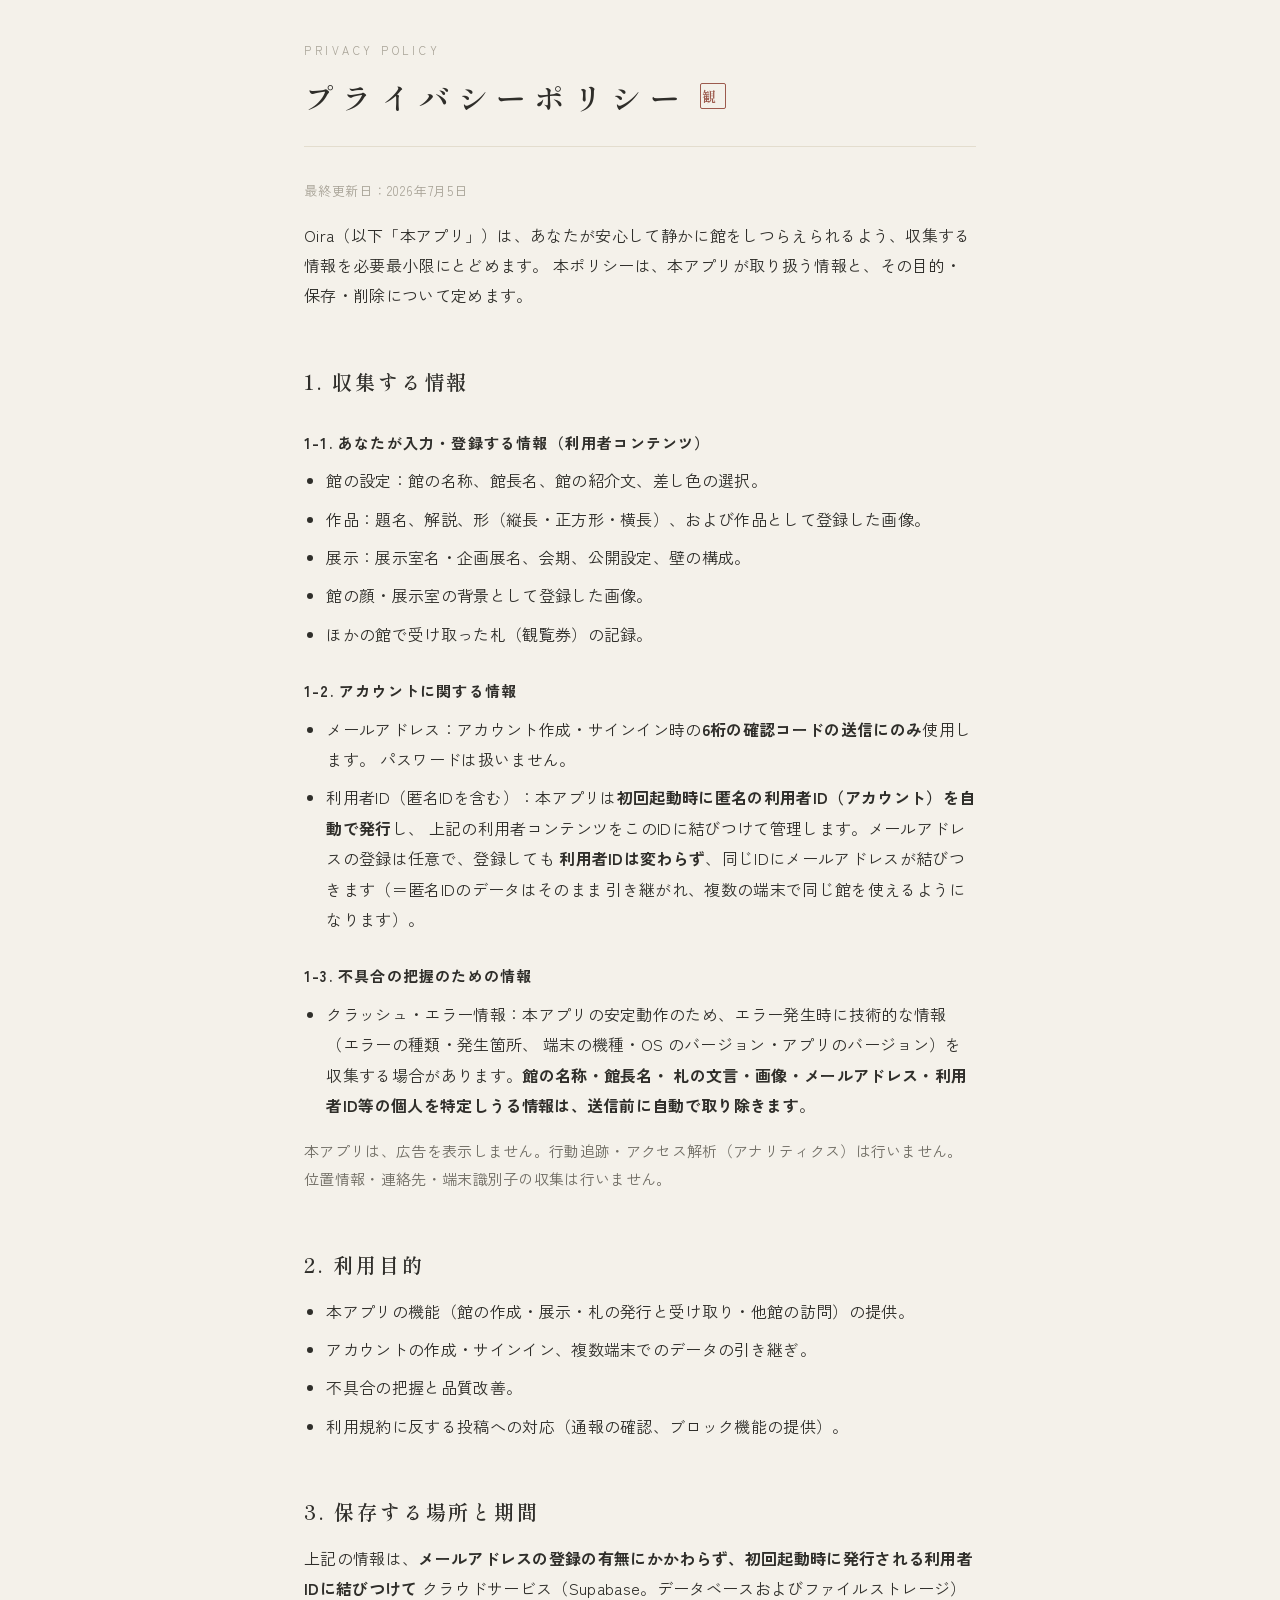
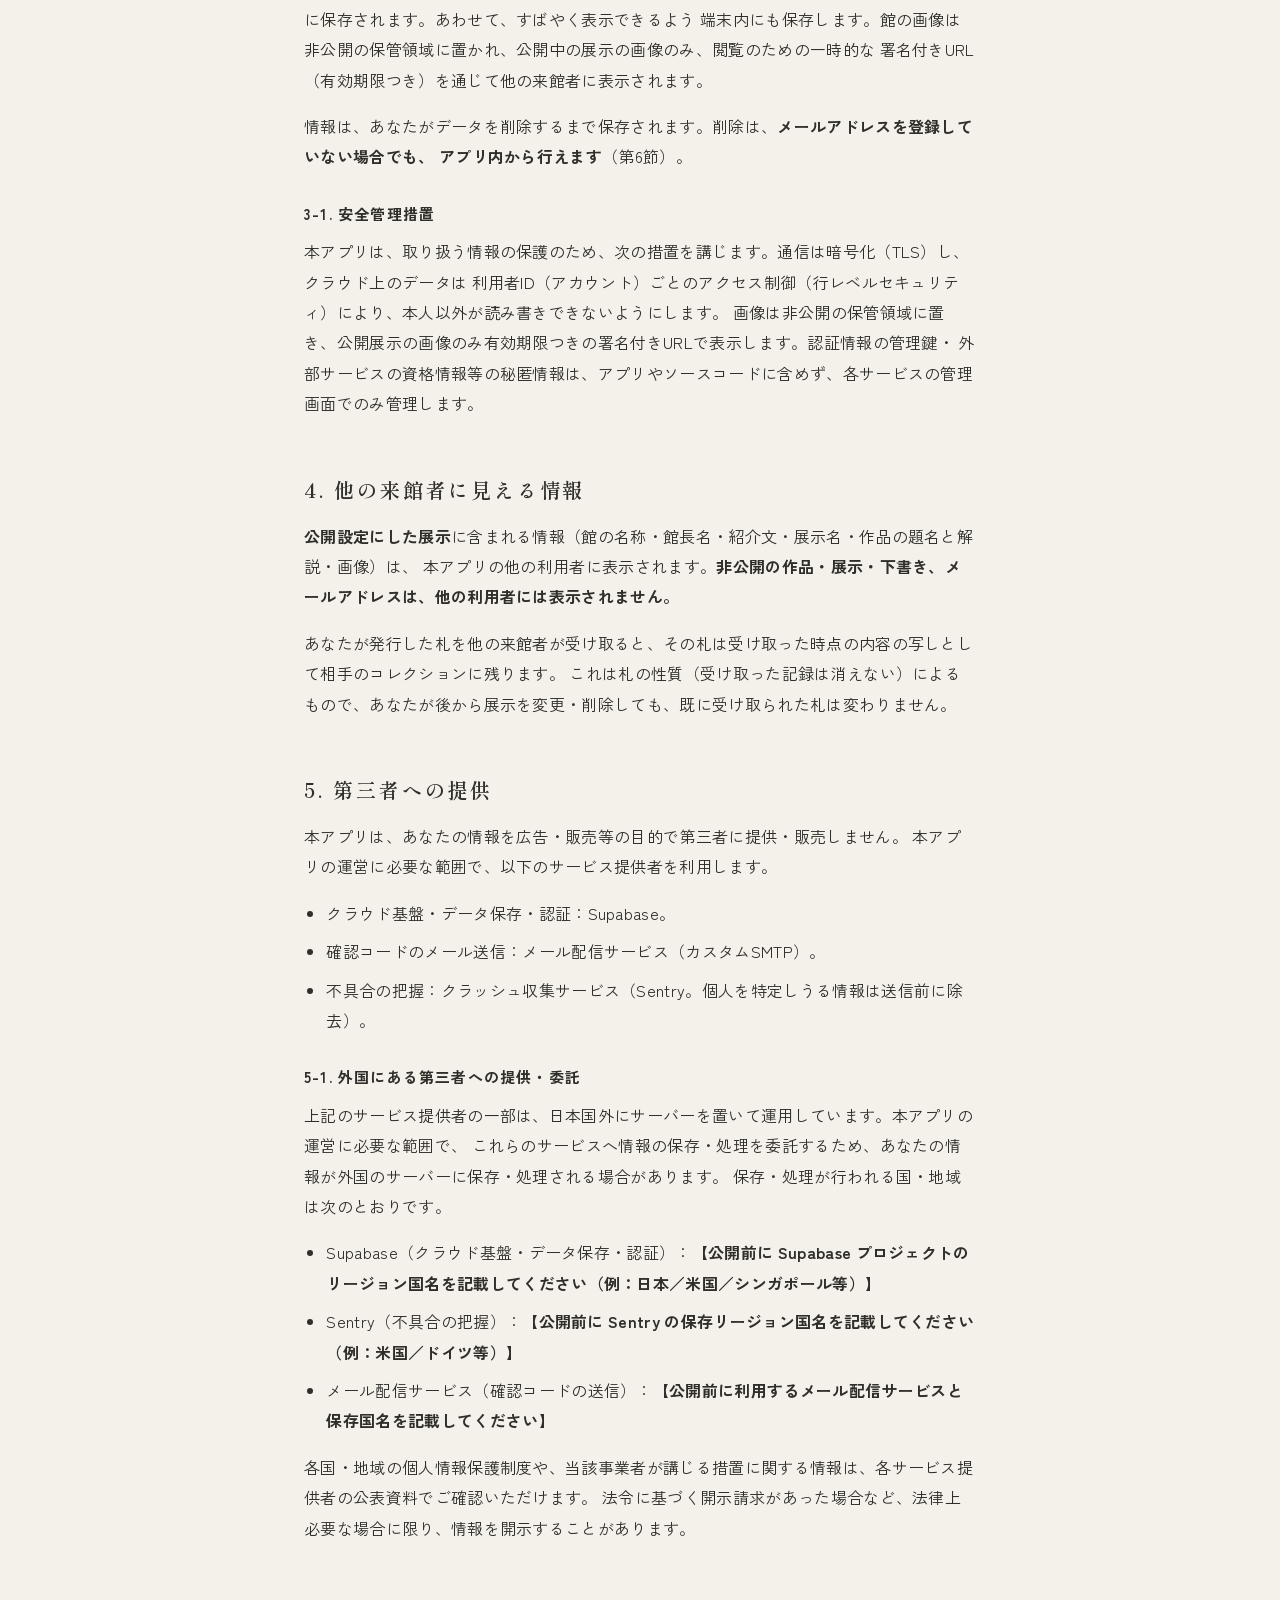
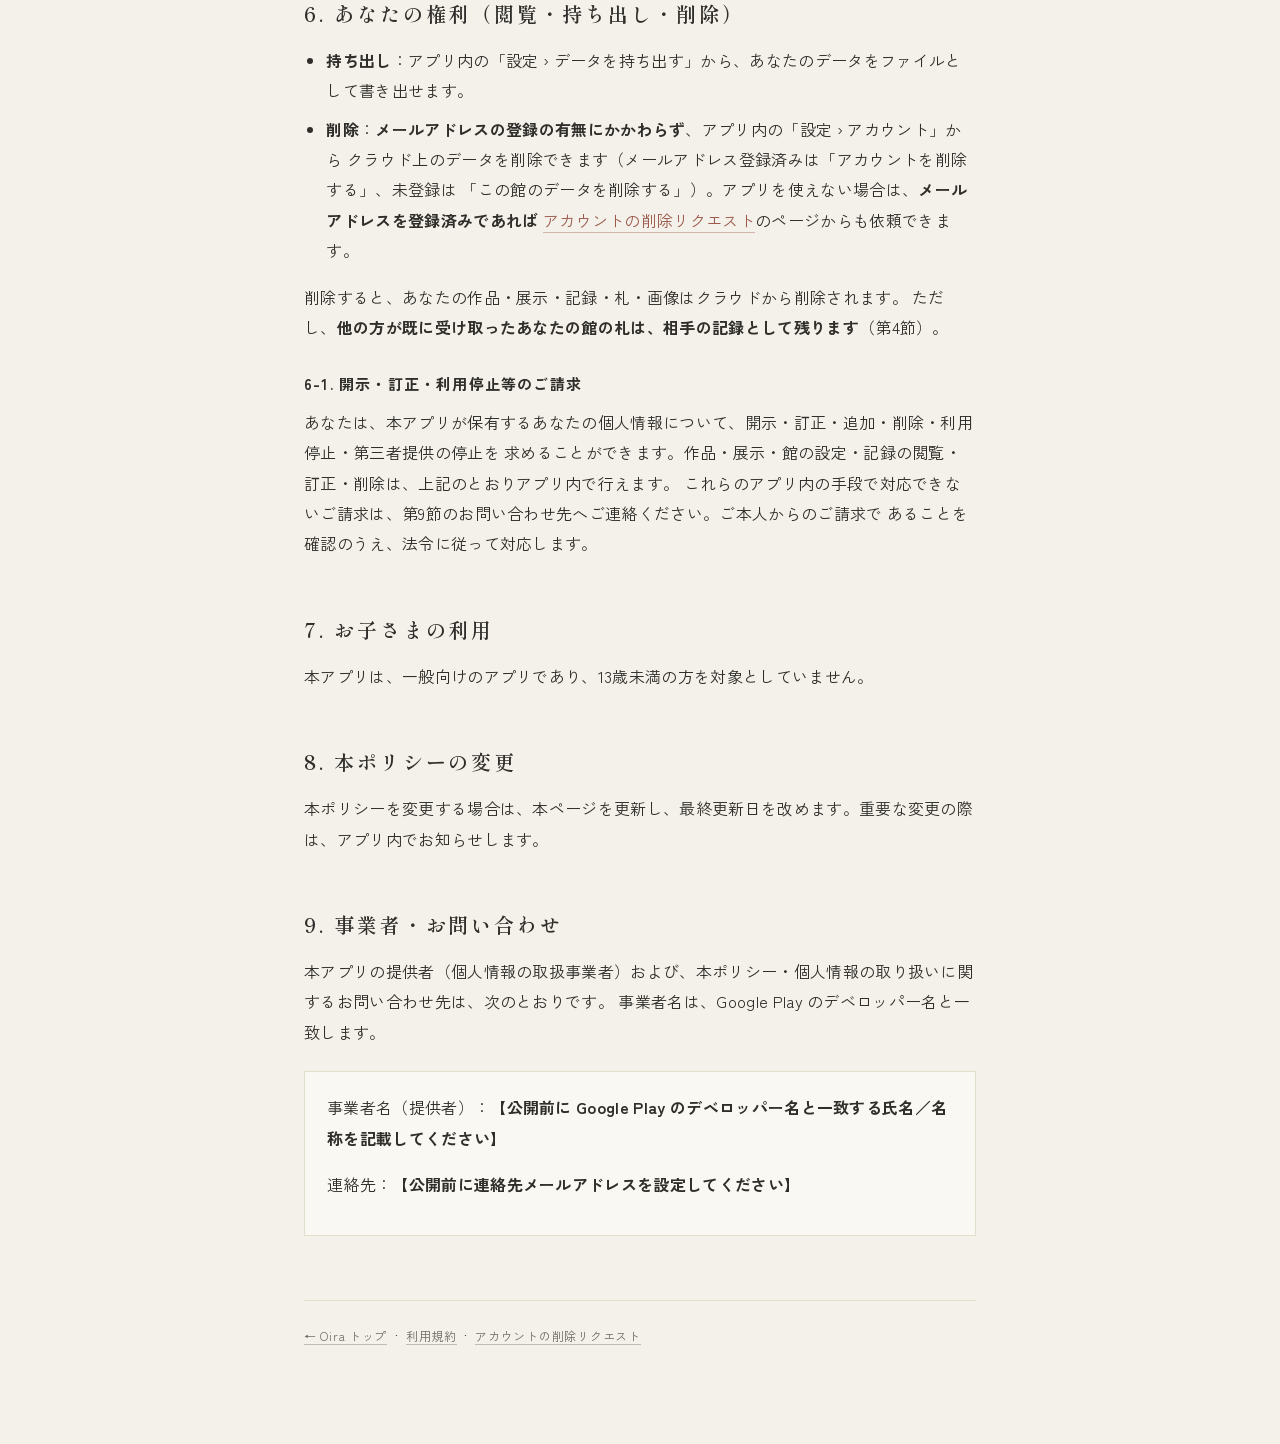
==== privacy.html @ 8b3f0af2 "公開Web 初版（プライバシーポリシー・利用規約・削除リクエスト・共有リンク受け皿・assetlinks） Co-Authored-By: Claude Fable 5 <noreply@anthro" ====
<!doctype html>
<html lang="ja">
  <head>
    <meta charset="utf-8" />
    <meta name="viewport" content="width=device-width, initial-scale=1" />
    <title>プライバシーポリシー｜Oira</title>
    <meta name="description" content="Oira プライバシーポリシー — 収集する情報、利用目的、保存、削除、第三者提供について。" />
    <link rel="preconnect" href="https://fonts.googleapis.com" />
    <link rel="preconnect" href="https://fonts.gstatic.com" crossorigin />
    <link href="https://fonts.googleapis.com/css2?family=Shippori+Mincho:wght@500;600&family=Zen+Kaku+Gothic+New:wght@400;500&display=swap" rel="stylesheet" />
    <link rel="stylesheet" href="/style.css" />
  </head>
  <body>
    <main class="wrap">
      <header class="masthead">
        <p class="kicker">PRIVACY POLICY</p>
        <h1>プライバシーポリシー<span class="seal">観</span></h1>
      </header>

      <p class="meta">最終更新日：2026年7月5日</p>

      <p>
        Oira（以下「本アプリ」）は、あなたが安心して静かに館をしつらえられるよう、収集する情報を必要最小限にとどめます。
        本ポリシーは、本アプリが取り扱う情報と、その目的・保存・削除について定めます。
      </p>

      <h2>1. 収集する情報</h2>

      <h3>1-1. あなたが入力・登録する情報（利用者コンテンツ）</h3>
      <ul>
        <li>館の設定：館の名称、館長名、館の紹介文、差し色の選択。</li>
        <li>作品：題名、解説、形（縦長・正方形・横長）、および作品として登録した画像。</li>
        <li>展示：展示室名・企画展名、会期、公開設定、壁の構成。</li>
        <li>館の顔・展示室の背景として登録した画像。</li>
        <li>ほかの館で受け取った札（観覧券）の記録。</li>
      </ul>

      <h3>1-2. アカウントに関する情報</h3>
      <ul>
        <li>
          メールアドレス：アカウント作成・サインイン時の<strong>6桁の確認コードの送信にのみ</strong>使用します。
          パスワードは扱いません。
        </li>
        <li>
          利用者ID（匿名IDを含む）：本アプリは<strong>初回起動時に匿名の利用者ID（アカウント）を自動で発行</strong>し、
          上記の利用者コンテンツをこのIDに結びつけて管理します。メールアドレスの登録は任意で、登録しても
          <strong>利用者IDは変わらず</strong>、同じIDにメールアドレスが結びつきます（＝匿名IDのデータはそのまま
          引き継がれ、複数の端末で同じ館を使えるようになります）。
        </li>
      </ul>

      <h3>1-3. 不具合の把握のための情報</h3>
      <ul>
        <li>
          クラッシュ・エラー情報：本アプリの安定動作のため、エラー発生時に技術的な情報（エラーの種類・発生箇所、
          端末の機種・OS のバージョン・アプリのバージョン）を収集する場合があります。<strong>館の名称・館長名・
          札の文言・画像・メールアドレス・利用者ID等の個人を特定しうる情報は、送信前に自動で取り除きます</strong>。
        </li>
      </ul>

      <p class="lead">
        本アプリは、広告を表示しません。行動追跡・アクセス解析（アナリティクス）は行いません。
        位置情報・連絡先・端末識別子の収集は行いません。
      </p>

      <h2>2. 利用目的</h2>
      <ul>
        <li>本アプリの機能（館の作成・展示・札の発行と受け取り・他館の訪問）の提供。</li>
        <li>アカウントの作成・サインイン、複数端末でのデータの引き継ぎ。</li>
        <li>不具合の把握と品質改善。</li>
        <li>利用規約に反する投稿への対応（通報の確認、ブロック機能の提供）。</li>
      </ul>

      <h2>3. 保存する場所と期間</h2>
      <p>
        上記の情報は、<strong>メールアドレスの登録の有無にかかわらず、初回起動時に発行される利用者IDに結びつけて</strong>
        クラウドサービス（Supabase。データベースおよびファイルストレージ）に保存されます。あわせて、すばやく表示できるよう
        端末内にも保存します。館の画像は非公開の保管領域に置かれ、公開中の展示の画像のみ、閲覧のための一時的な
        署名付きURL（有効期限つき）を通じて他の来館者に表示されます。
      </p>
      <p>
        情報は、あなたがデータを削除するまで保存されます。削除は、<strong>メールアドレスを登録していない場合でも、
        アプリ内から行えます</strong>（第6節）。
      </p>
      <h3>3-1. 安全管理措置</h3>
      <p>
        本アプリは、取り扱う情報の保護のため、次の措置を講じます。通信は暗号化（TLS）し、クラウド上のデータは
        利用者ID（アカウント）ごとのアクセス制御（行レベルセキュリティ）により、本人以外が読み書きできないようにします。
        画像は非公開の保管領域に置き、公開展示の画像のみ有効期限つきの署名付きURLで表示します。認証情報の管理鍵・
        外部サービスの資格情報等の秘匿情報は、アプリやソースコードに含めず、各サービスの管理画面でのみ管理します。
      </p>

      <h2>4. 他の来館者に見える情報</h2>
      <p>
        <strong>公開設定にした展示</strong>に含まれる情報（館の名称・館長名・紹介文・展示名・作品の題名と解説・画像）は、
        本アプリの他の利用者に表示されます。<strong>非公開の作品・展示・下書き、メールアドレスは、他の利用者には表示されません。</strong>
      </p>
      <p>
        あなたが発行した札を他の来館者が受け取ると、その札は受け取った時点の内容の写しとして相手のコレクションに残ります。
        これは札の性質（受け取った記録は消えない）によるもので、あなたが後から展示を変更・削除しても、既に受け取られた札は変わりません。
      </p>

      <h2>5. 第三者への提供</h2>
      <p>
        本アプリは、あなたの情報を広告・販売等の目的で第三者に提供・販売しません。
        本アプリの運営に必要な範囲で、以下のサービス提供者を利用します。
      </p>
      <ul>
        <li>クラウド基盤・データ保存・認証：Supabase。</li>
        <li>確認コードのメール送信：メール配信サービス（カスタムSMTP）。</li>
        <li>不具合の把握：クラッシュ収集サービス（Sentry。個人を特定しうる情報は送信前に除去）。</li>
      </ul>
      <h3>5-1. 外国にある第三者への提供・委託</h3>
      <p>
        上記のサービス提供者の一部は、日本国外にサーバーを置いて運用しています。本アプリの運営に必要な範囲で、
        これらのサービスへ情報の保存・処理を委託するため、あなたの情報が外国のサーバーに保存・処理される場合があります。
        保存・処理が行われる国・地域は次のとおりです。
      </p>
      <ul>
        <li>Supabase（クラウド基盤・データ保存・認証）：<strong>【公開前に Supabase プロジェクトのリージョン国名を記載してください（例：日本／米国／シンガポール等）】</strong></li>
        <li>Sentry（不具合の把握）：<strong>【公開前に Sentry の保存リージョン国名を記載してください（例：米国／ドイツ等）】</strong></li>
        <li>メール配信サービス（確認コードの送信）：<strong>【公開前に利用するメール配信サービスと保存国名を記載してください】</strong></li>
      </ul>
      <p>
        各国・地域の個人情報保護制度や、当該事業者が講じる措置に関する情報は、各サービス提供者の公表資料でご確認いただけます。
        法令に基づく開示請求があった場合など、法律上必要な場合に限り、情報を開示することがあります。
      </p>

      <h2>6. あなたの権利（閲覧・持ち出し・削除）</h2>
      <ul>
        <li><strong>持ち出し</strong>：アプリ内の「設定 › データを持ち出す」から、あなたのデータをファイルとして書き出せます。</li>
        <li>
          <strong>削除</strong>：<strong>メールアドレスの登録の有無にかかわらず</strong>、アプリ内の「設定 › アカウント」から
          クラウド上のデータを削除できます（メールアドレス登録済みは「アカウントを削除する」、未登録は
          「この館のデータを削除する」）。アプリを使えない場合は、<strong>メールアドレスを登録済みであれば</strong>
          <a href="/account-deletion.html">アカウントの削除リクエスト</a>のページからも依頼できます。
        </li>
      </ul>
      <p>
        削除すると、あなたの作品・展示・記録・札・画像はクラウドから削除されます。
        ただし、<strong>他の方が既に受け取ったあなたの館の札は、相手の記録として残ります</strong>（第4節）。
      </p>
      <h3>6-1. 開示・訂正・利用停止等のご請求</h3>
      <p>
        あなたは、本アプリが保有するあなたの個人情報について、開示・訂正・追加・削除・利用停止・第三者提供の停止を
        求めることができます。作品・展示・館の設定・記録の閲覧・訂正・削除は、上記のとおりアプリ内で行えます。
        これらのアプリ内の手段で対応できないご請求は、第9節のお問い合わせ先へご連絡ください。ご本人からのご請求で
        あることを確認のうえ、法令に従って対応します。
      </p>

      <h2>7. お子さまの利用</h2>
      <p>
        本アプリは、一般向けのアプリであり、13歳未満の方を対象としていません。
      </p>

      <h2>8. 本ポリシーの変更</h2>
      <p>
        本ポリシーを変更する場合は、本ページを更新し、最終更新日を改めます。重要な変更の際は、アプリ内でお知らせします。
      </p>

      <h2>9. 事業者・お問い合わせ</h2>
      <p>
        本アプリの提供者（個人情報の取扱事業者）および、本ポリシー・個人情報の取り扱いに関するお問い合わせ先は、次のとおりです。
        事業者名は、Google Play のデベロッパー名と一致します。
      </p>
      <div class="note">
        <p>事業者名（提供者）：<strong>【公開前に Google Play のデベロッパー名と一致する氏名／名称を記載してください】</strong></p>
        <p>連絡先：<strong>【公開前に連絡先メールアドレスを設定してください】</strong></p>
      </div>

      <footer>
        <p><a href="/">← Oira トップ</a> &nbsp;·&nbsp; <a href="/terms.html">利用規約</a> &nbsp;·&nbsp; <a href="/account-deletion.html">アカウントの削除リクエスト</a></p>
      </footer>
    </main>
  </body>
</html>
---- style.css ----
/*
 * style.css — Oira 公開 Web（GitHub Pages ユーザーサイト）の共通スタイル（M23(1)）。
 *
 * アプリと同じ静謐な図録トーン（紙と墨、たった一点の朱）。装飾グラデーション・絵文字は使わない。
 * 色トークンはアプリ src/theme/tokens.ts に対応（paper/ink/soft/rule/seal）。
 */

:root {
  --paper: #f4f1ea;
  --card: #faf8f2;
  --ink: #2f2e2a;
  --soft: #6f6c63;
  --faint: #a7a296;
  --rule: #e3ddce;
  --rule-strong: #cfc8b6;
  --seal: #9c5a4d;
  --danger: #b5524a;
  --mincho: 'Shippori Mincho', 'Hiragino Mincho ProN', 'Yu Mincho', serif;
  --gothic: 'Zen Kaku Gothic New', 'Hiragino Sans', 'Yu Gothic', sans-serif;
}

* {
  box-sizing: border-box;
}

html {
  -webkit-text-size-adjust: 100%;
}

body {
  margin: 0;
  background: var(--paper);
  color: var(--ink);
  font-family: var(--gothic);
  font-size: 16px;
  line-height: 1.9;
  letter-spacing: 0.02em;
  -webkit-font-smoothing: antialiased;
}

.wrap {
  max-width: 720px;
  margin: 0 auto;
  padding: 40px 24px 80px;
}

/* ヘッダ（館銘＋朱の印） */
.masthead {
  border-bottom: 1px solid var(--rule);
  padding-bottom: 20px;
  margin-bottom: 32px;
}

.masthead .kicker {
  font-family: var(--gothic);
  font-size: 11px;
  letter-spacing: 0.34em;
  color: var(--faint);
  margin: 0 0 8px;
  text-transform: uppercase;
}

.masthead h1 {
  font-family: var(--mincho);
  font-weight: 600;
  font-size: 30px;
  letter-spacing: 0.28em;
  margin: 0;
  display: inline-block;
}

/* 朱の印（唯一の差し色。装飾ではなく「観」の一点） */
.seal {
  display: inline-block;
  margin-left: 12px;
  width: 26px;
  height: 26px;
  line-height: 24px;
  text-align: center;
  border: 1px solid var(--seal);
  color: var(--seal);
  font-family: var(--mincho);
  font-size: 14px;
  vertical-align: 8px;
  border-radius: 2px;
}

h2 {
  font-family: var(--mincho);
  font-weight: 600;
  font-size: 20px;
  letter-spacing: 0.14em;
  margin: 44px 0 12px;
  padding-top: 8px;
}

h3 {
  font-family: var(--gothic);
  font-weight: 600;
  font-size: 15px;
  letter-spacing: 0.08em;
  margin: 28px 0 8px;
  color: var(--ink);
}

p {
  margin: 0 0 16px;
  color: var(--ink);
}

.lead {
  color: var(--soft);
  font-size: 15px;
}

.meta {
  color: var(--faint);
  font-size: 13px;
  letter-spacing: 0.06em;
}

ul,
ol {
  margin: 0 0 16px;
  padding-left: 1.4em;
}

li {
  margin: 0 0 8px;
}

a {
  color: var(--seal);
  text-decoration: none;
  border-bottom: 1px solid rgba(156, 90, 77, 0.4);
}

a:hover {
  border-bottom-color: var(--seal);
}

hr {
  border: 0;
  border-top: 1px solid var(--rule);
  margin: 40px 0;
}

/* 目次・ページ間リンクのカード */
.index {
  list-style: none;
  padding: 0;
  margin: 24px 0 0;
}

.index li {
  border-top: 1px solid var(--rule);
  margin: 0;
}

.index li:last-child {
  border-bottom: 1px solid var(--rule);
}

.index a {
  display: block;
  padding: 18px 4px;
  border-bottom: none;
  color: var(--ink);
}

.index a .t {
  font-family: var(--mincho);
  font-size: 17px;
  letter-spacing: 0.1em;
}

.index a .d {
  display: block;
  color: var(--soft);
  font-size: 13px;
  margin-top: 4px;
  letter-spacing: 0.02em;
}

/* 強調ボックス（削除リクエストの手順など） */
.note {
  background: var(--card);
  border: 1px solid var(--rule);
  padding: 20px 22px;
  margin: 24px 0;
}

.note h3 {
  margin-top: 0;
}

/* ボタン（アプリで開く 等） */
.btn {
  display: inline-block;
  font-family: var(--gothic);
  font-size: 15px;
  letter-spacing: 0.08em;
  padding: 14px 26px;
  min-height: 44px;
  border: 1px solid var(--ink);
  color: var(--ink);
  background: var(--card);
  border-radius: 2px;
  cursor: pointer;
}

.btn.primary {
  background: var(--ink);
  color: var(--paper);
  border-color: var(--ink);
}

.btn + .btn {
  margin-left: 12px;
}

footer {
  margin-top: 64px;
  padding-top: 24px;
  border-top: 1px solid var(--rule);
  color: var(--faint);
  font-size: 12px;
  letter-spacing: 0.06em;
}

footer a {
  color: var(--soft);
  border-bottom-color: rgba(111, 108, 99, 0.4);
}

/* 受け皿ページ（/m/<code>）中央寄せ */
.center {
  text-align: center;
  padding-top: 8vh;
}

.center .btn {
  margin: 6px;
}

.code-chip {
  display: inline-block;
  font-family: var(--mincho);
  font-size: 22px;
  letter-spacing: 0.24em;
  border: 1px solid var(--rule-strong);
  padding: 6px 18px;
  margin: 4px 0 20px;
  background: var(--card);
}

@media (max-width: 480px) {
  .wrap {
    padding: 28px 18px 64px;
  }
  .masthead h1 {
    font-size: 24px;
    letter-spacing: 0.2em;
  }
  .btn + .btn {
    margin-left: 0;
    margin-top: 12px;
  }
}
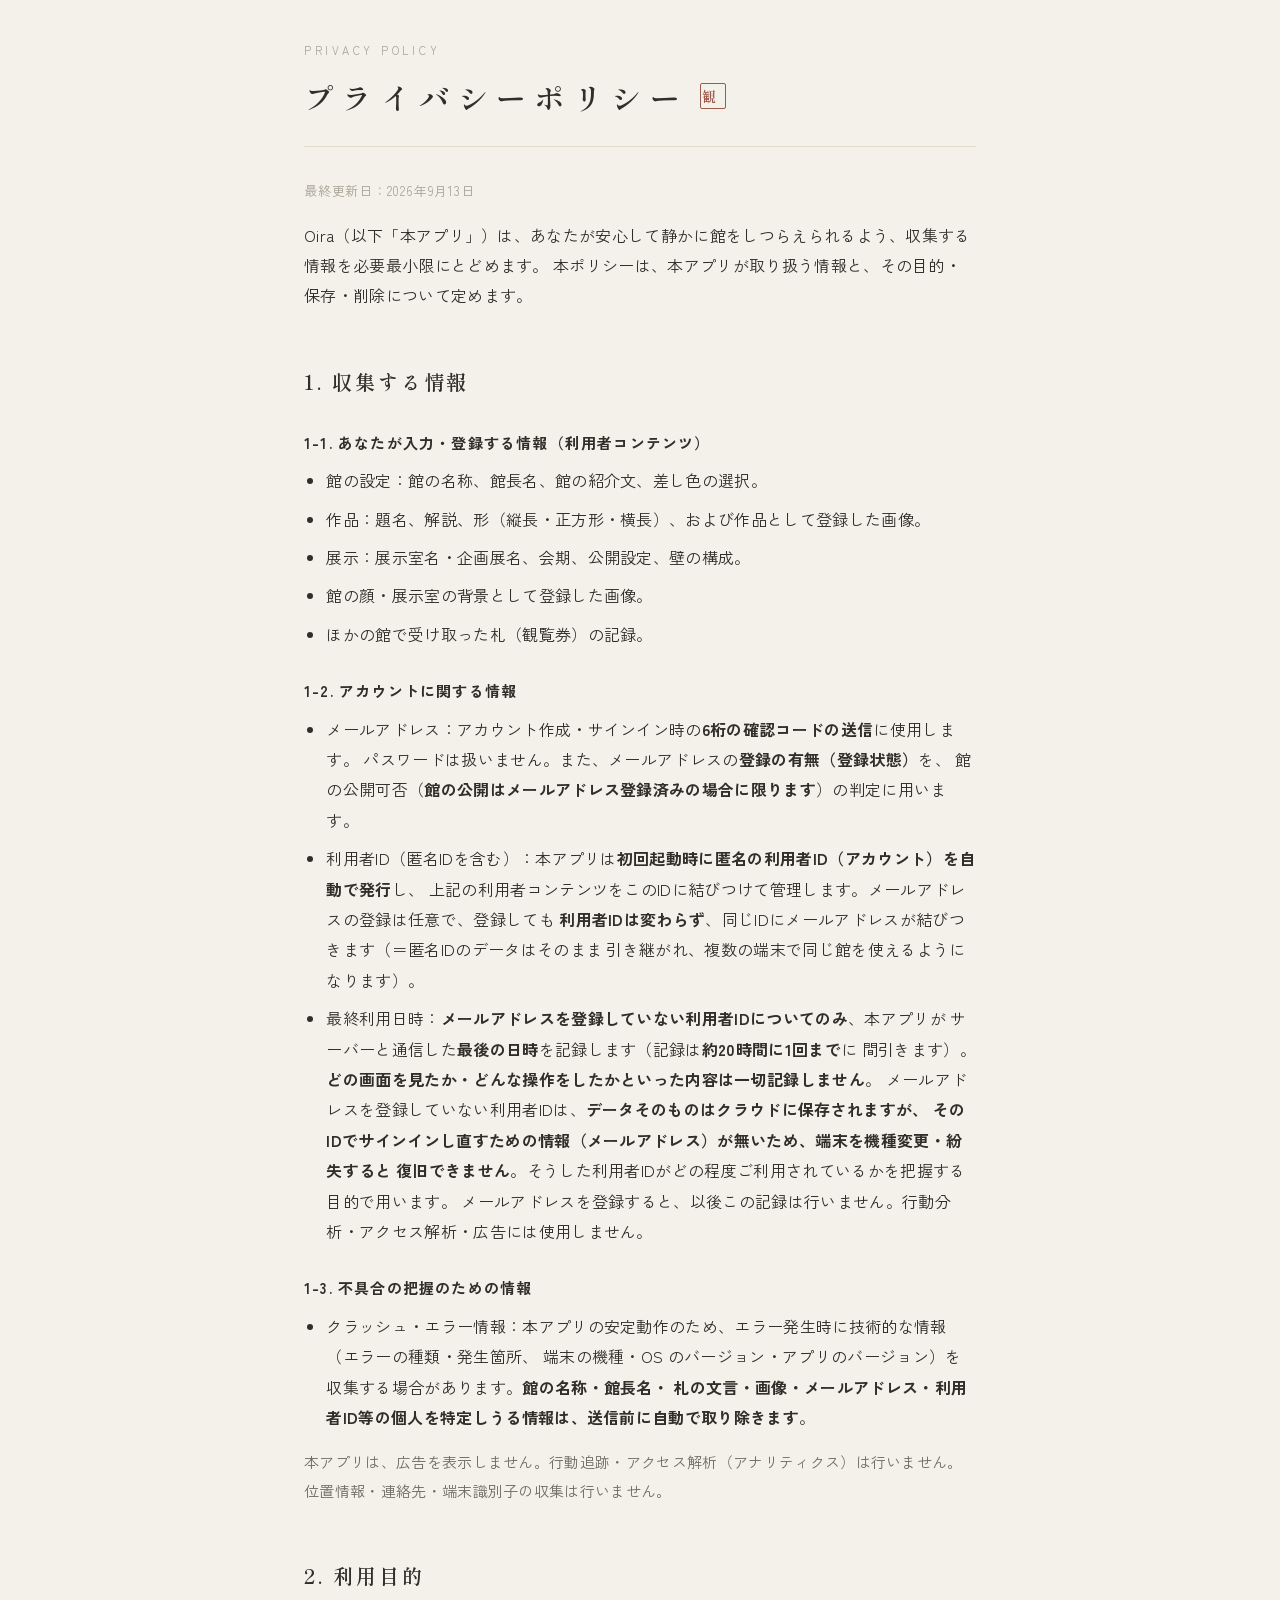
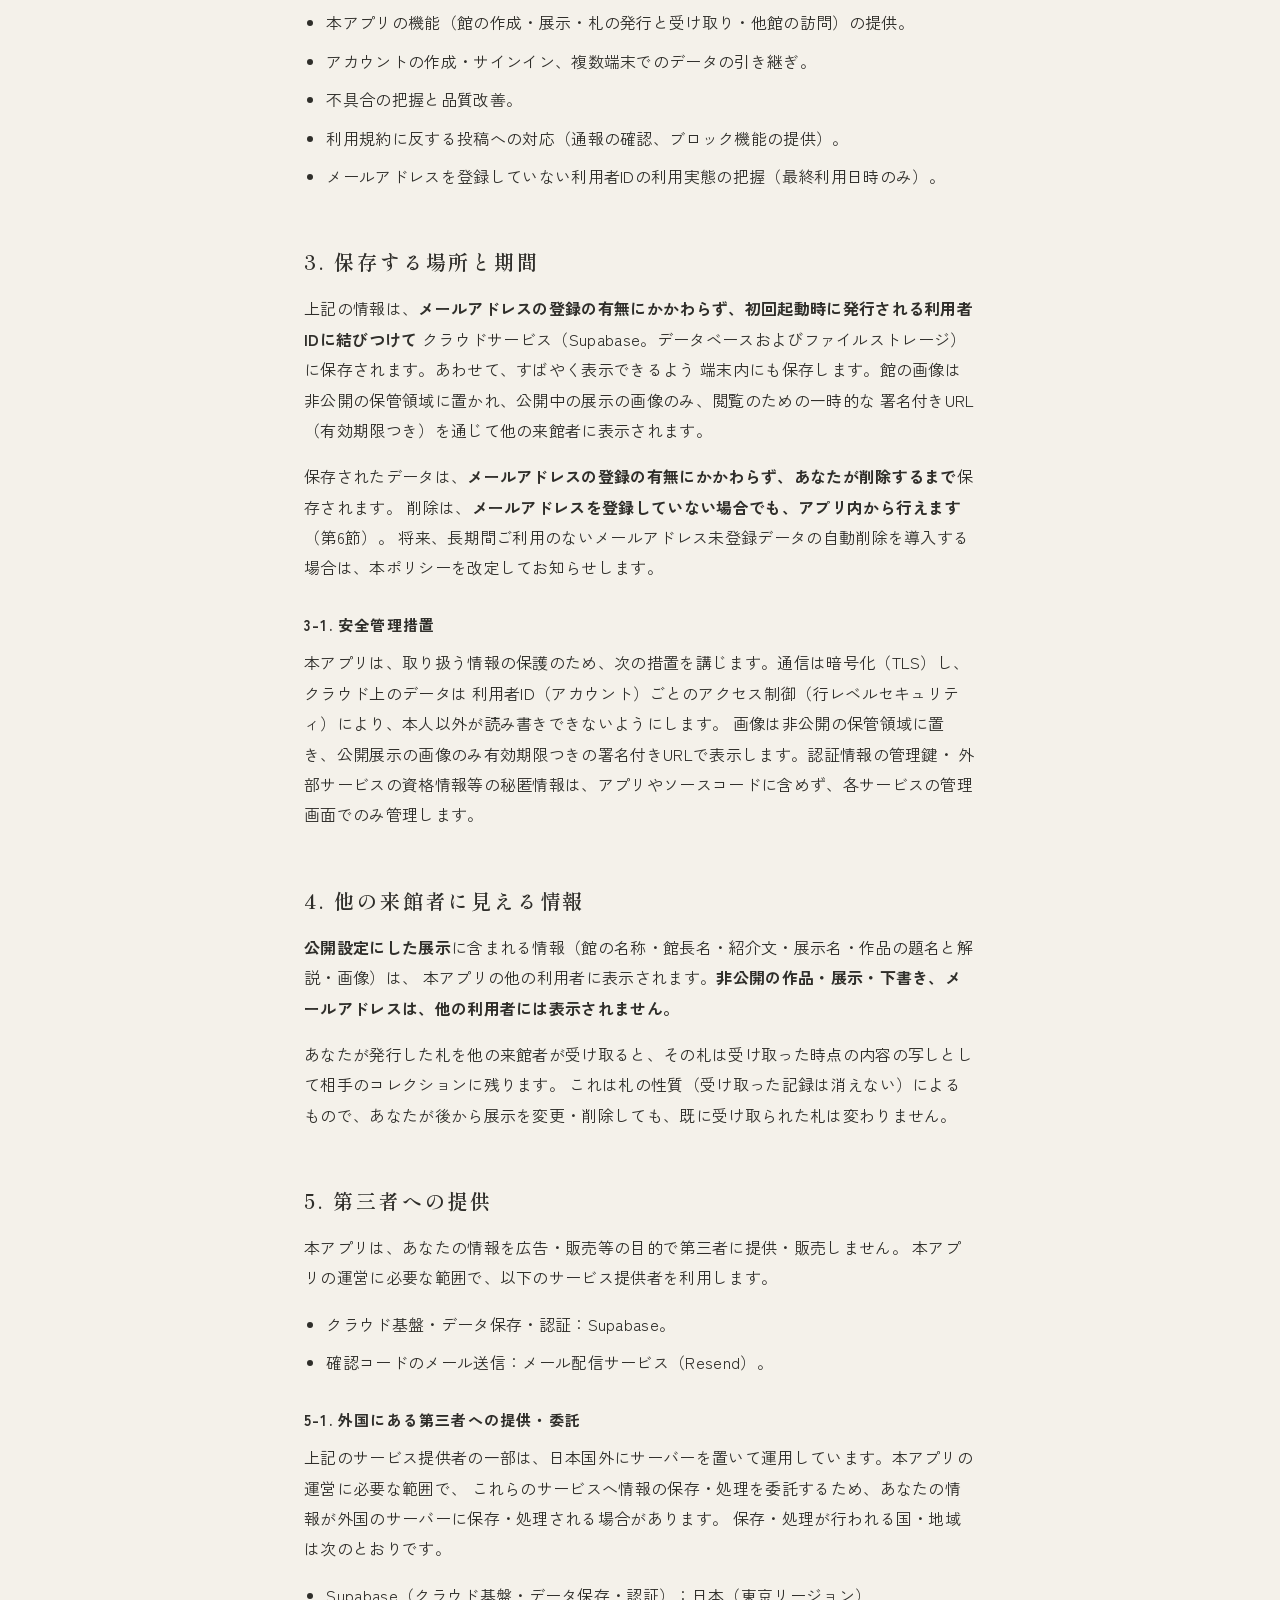
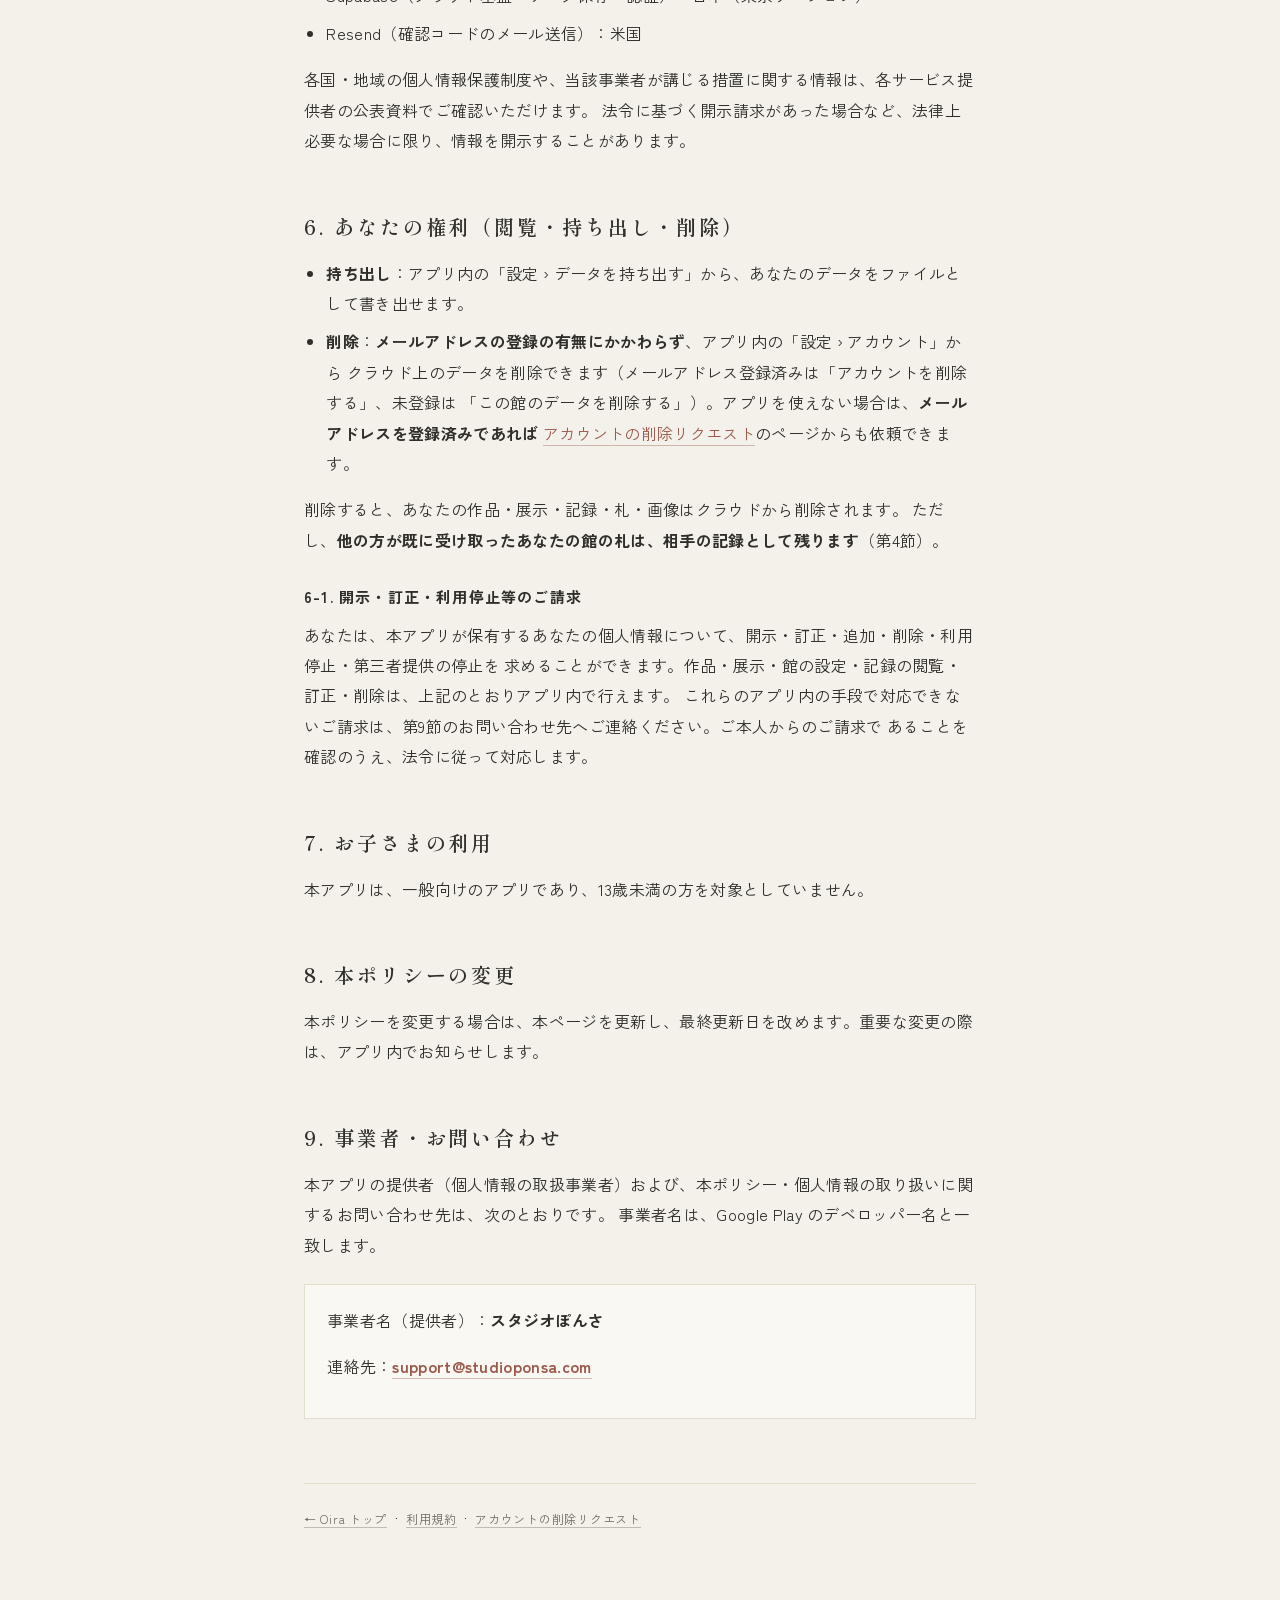
==== commit 07e3de35: "公開文書を更新（連絡先・事業者名の実値化、最終利用日時の記録、Sentry 記載削除） - privacy.html: 決定 #71（メール未登録IDの最終利用日時を記録）を反映・   Sentry " ====
--- a/privacy.html
+++ b/privacy.html
@@ -17,7 +17,7 @@
         <h1>プライバシーポリシー<span class="seal">観</span></h1>
       </header>
 
-      <p class="meta">最終更新日：2026年7月5日</p>
+      <p class="meta">最終更新日：2026年9月13日</p>
 
       <p>
         Oira（以下「本アプリ」）は、あなたが安心して静かに館をしつらえられるよう、収集する情報を必要最小限にとどめます。
@@ -38,14 +38,24 @@
       <h3>1-2. アカウントに関する情報</h3>
       <ul>
         <li>
-          メールアドレス：アカウント作成・サインイン時の<strong>6桁の確認コードの送信にのみ</strong>使用します。
-          パスワードは扱いません。
+          メールアドレス：アカウント作成・サインイン時の<strong>6桁の確認コードの送信</strong>に使用します。
+          パスワードは扱いません。また、メールアドレスの<strong>登録の有無（登録状態）</strong>を、
+          館の公開可否（<strong>館の公開はメールアドレス登録済みの場合に限ります</strong>）の判定に用います。
         </li>
         <li>
           利用者ID（匿名IDを含む）：本アプリは<strong>初回起動時に匿名の利用者ID（アカウント）を自動で発行</strong>し、
           上記の利用者コンテンツをこのIDに結びつけて管理します。メールアドレスの登録は任意で、登録しても
           <strong>利用者IDは変わらず</strong>、同じIDにメールアドレスが結びつきます（＝匿名IDのデータはそのまま
           引き継がれ、複数の端末で同じ館を使えるようになります）。
+        </li>
+        <li>
+          最終利用日時：<strong>メールアドレスを登録していない利用者IDについてのみ</strong>、本アプリが
+          サーバーと通信した<strong>最後の日時</strong>を記録します（記録は<strong>約20時間に1回まで</strong>に
+          間引きます）。<strong>どの画面を見たか・どんな操作をしたかといった内容は一切記録しません</strong>。
+          メールアドレスを登録していない利用者IDは、<strong>データそのものはクラウドに保存されますが、
+          そのIDでサインインし直すための情報（メールアドレス）が無いため、端末を機種変更・紛失すると
+          復旧できません</strong>。そうした利用者IDがどの程度ご利用されているかを把握する目的で用います。
+          メールアドレスを登録すると、以後この記録は行いません。行動分析・アクセス解析・広告には使用しません。
         </li>
       </ul>
 
@@ -69,6 +79,7 @@
         <li>アカウントの作成・サインイン、複数端末でのデータの引き継ぎ。</li>
         <li>不具合の把握と品質改善。</li>
         <li>利用規約に反する投稿への対応（通報の確認、ブロック機能の提供）。</li>
+        <li>メールアドレスを登録していない利用者IDの利用実態の把握（最終利用日時のみ）。</li>
       </ul>
 
       <h2>3. 保存する場所と期間</h2>
@@ -79,8 +90,9 @@
         署名付きURL（有効期限つき）を通じて他の来館者に表示されます。
       </p>
       <p>
-        情報は、あなたがデータを削除するまで保存されます。削除は、<strong>メールアドレスを登録していない場合でも、
-        アプリ内から行えます</strong>（第6節）。
+        保存されたデータは、<strong>メールアドレスの登録の有無にかかわらず、あなたが削除するまで</strong>保存されます。
+        削除は、<strong>メールアドレスを登録していない場合でも、アプリ内から行えます</strong>（第6節）。
+        将来、長期間ご利用のないメールアドレス未登録データの自動削除を導入する場合は、本ポリシーを改定してお知らせします。
       </p>
       <h3>3-1. 安全管理措置</h3>
       <p>
@@ -89,7 +101,6 @@
         画像は非公開の保管領域に置き、公開展示の画像のみ有効期限つきの署名付きURLで表示します。認証情報の管理鍵・
         外部サービスの資格情報等の秘匿情報は、アプリやソースコードに含めず、各サービスの管理画面でのみ管理します。
       </p>
-
       <h2>4. 他の来館者に見える情報</h2>
       <p>
         <strong>公開設定にした展示</strong>に含まれる情報（館の名称・館長名・紹介文・展示名・作品の題名と解説・画像）は、
@@ -107,8 +118,7 @@
       </p>
       <ul>
         <li>クラウド基盤・データ保存・認証：Supabase。</li>
-        <li>確認コードのメール送信：メール配信サービス（カスタムSMTP）。</li>
-        <li>不具合の把握：クラッシュ収集サービス（Sentry。個人を特定しうる情報は送信前に除去）。</li>
+        <li>確認コードのメール送信：メール配信サービス（Resend）。</li>
       </ul>
       <h3>5-1. 外国にある第三者への提供・委託</h3>
       <p>
@@ -117,9 +127,8 @@
         保存・処理が行われる国・地域は次のとおりです。
       </p>
       <ul>
-        <li>Supabase（クラウド基盤・データ保存・認証）：<strong>【公開前に Supabase プロジェクトのリージョン国名を記載してください（例：日本／米国／シンガポール等）】</strong></li>
-        <li>Sentry（不具合の把握）：<strong>【公開前に Sentry の保存リージョン国名を記載してください（例：米国／ドイツ等）】</strong></li>
-        <li>メール配信サービス（確認コードの送信）：<strong>【公開前に利用するメール配信サービスと保存国名を記載してください】</strong></li>
+        <li>Supabase（クラウド基盤・データ保存・認証）：日本（東京リージョン）</li>
+        <li>Resend（確認コードのメール送信）：米国</li>
       </ul>
       <p>
         各国・地域の個人情報保護制度や、当該事業者が講じる措置に関する情報は、各サービス提供者の公表資料でご確認いただけます。
@@ -164,8 +173,8 @@
         事業者名は、Google Play のデベロッパー名と一致します。
       </p>
       <div class="note">
-        <p>事業者名（提供者）：<strong>【公開前に Google Play のデベロッパー名と一致する氏名／名称を記載してください】</strong></p>
-        <p>連絡先：<strong>【公開前に連絡先メールアドレスを設定してください】</strong></p>
+        <p>事業者名（提供者）：<strong>スタジオぽんさ</strong></p>
+        <p>連絡先：<strong><a href="mailto:support@studioponsa.com">support@studioponsa.com</a></strong></p>
       </div>
 
       <footer>
